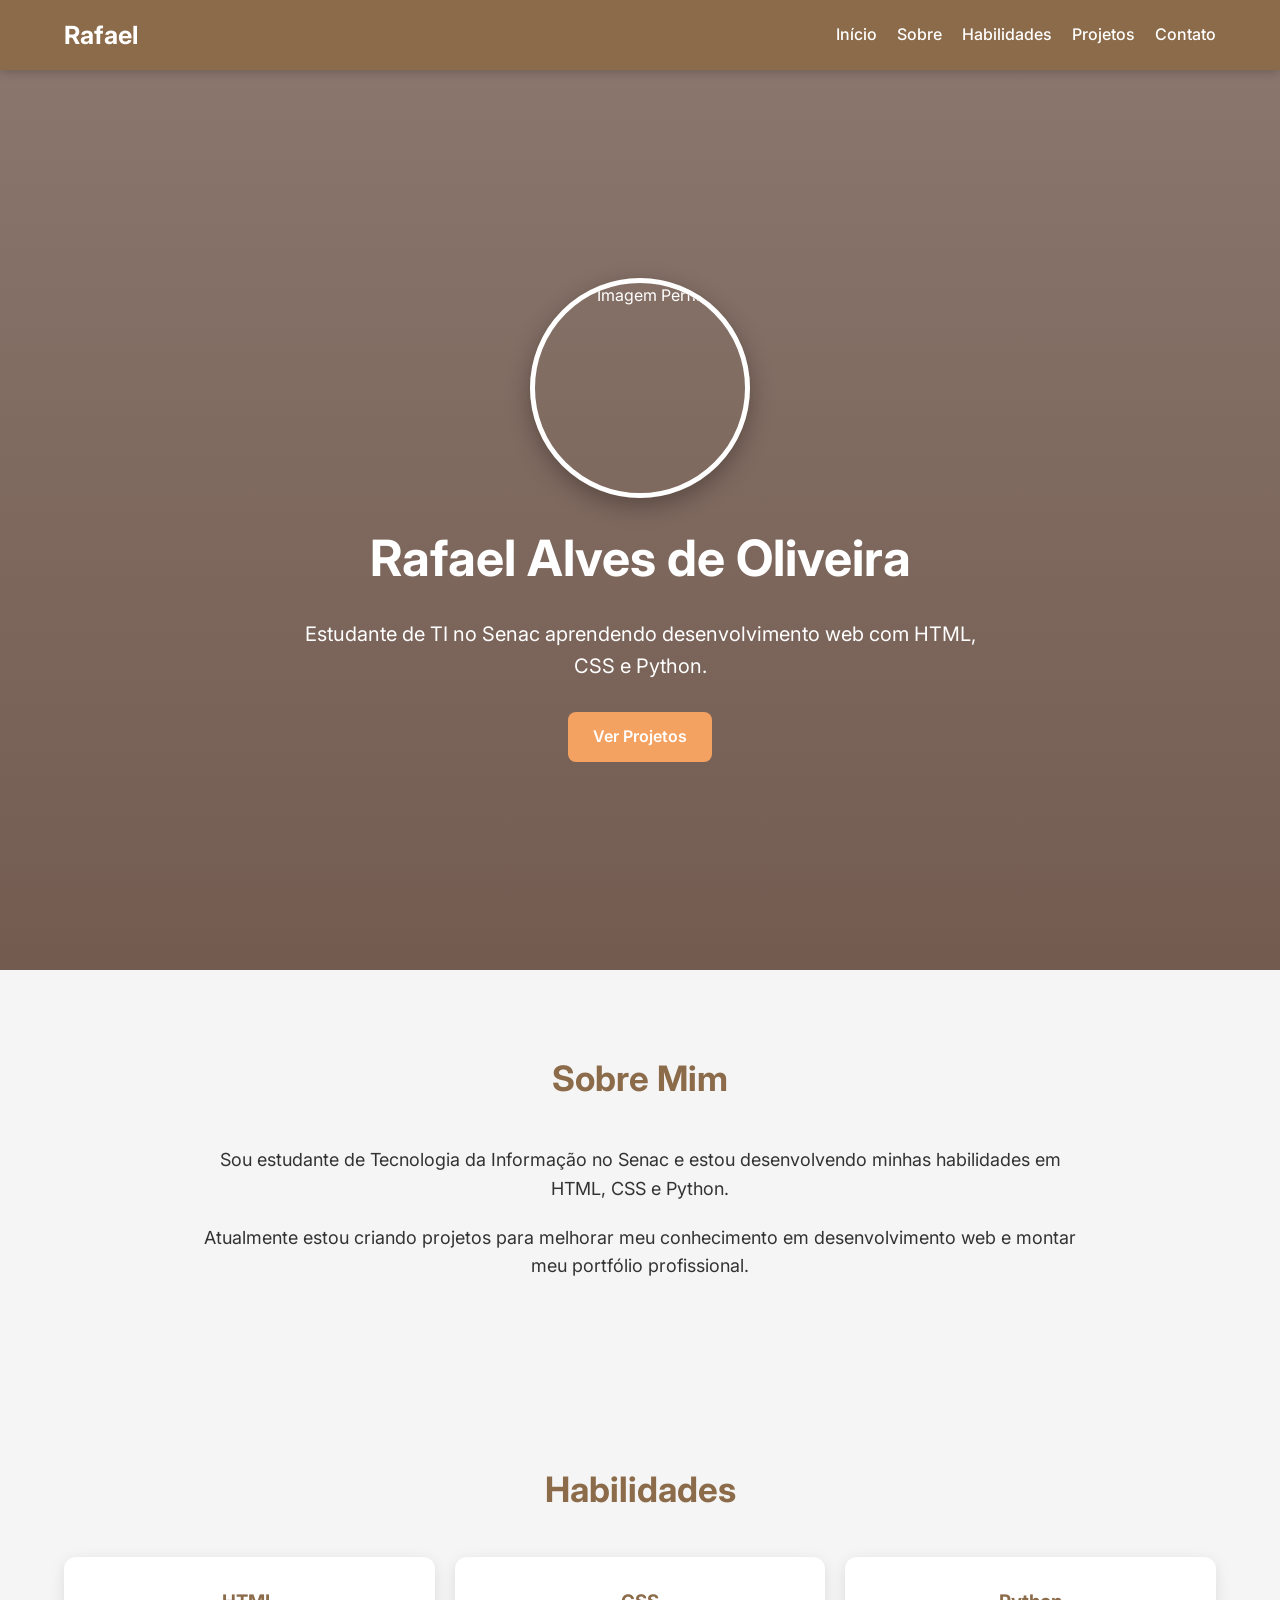
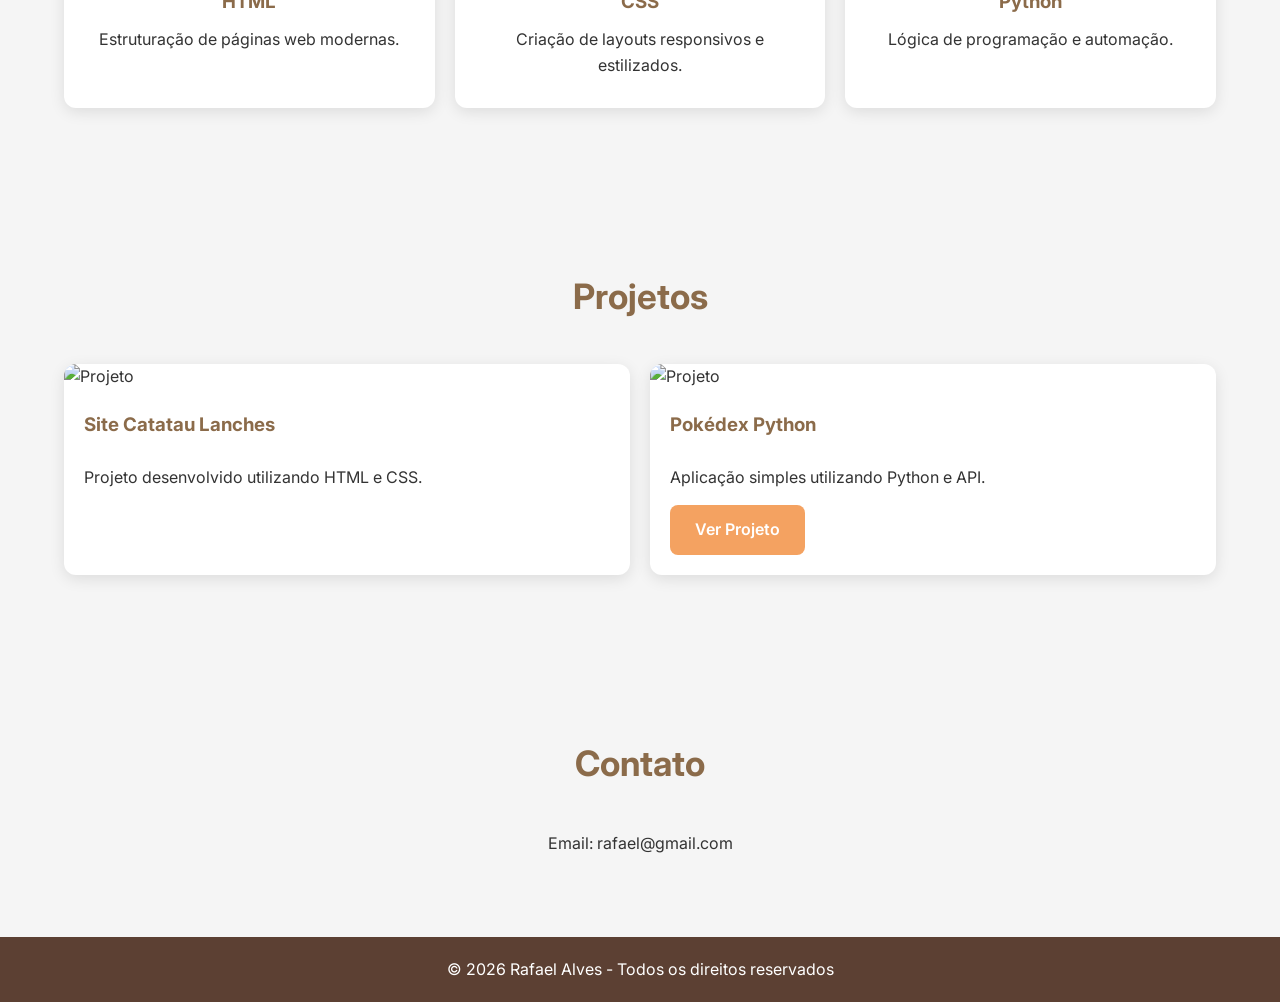
==== index.html @ f2ac6f25 "teste" ====
<!DOCTYPE html>
<html lang="pt-br">

<head>
    <meta charset="UTF-8">
    <meta name="viewport" content="width=device-width, initial-scale=1.0">

    <title>Portfólio | Rafael Alves</title>

    <meta name="description" content="Portfólio de Rafael Alves de Oliveira">

    <link rel="stylesheet" href="css/style.css">

    <link href="https://fonts.googleapis.com/css2?family=Inter:wght@300;400;500;700&display=swap"
        rel="stylesheet">
</head>

<body>

    <!-- HEADER -->
    <header>

        <a href="#" class="logo">Rafael</a>

        <nav>
            <ul>
                <li><a href="#hero">Início</a></li>
                <li><a href="#sobre">Sobre</a></li>
                <li><a href="#habilidades">Habilidades</a></li>
                <li><a href="#projetos">Projetos</a></li>
                <li><a href="#contato">Contato</a></li>
            </ul>
        </nav>

    </header>

    <main>

        <!-- HERO -->
        <section id="hero" class="hero">

            <img src="https://images.unsplash.com/photo-1555680202-c86f0e12f086?w=500&h=400&fit=crop"
                alt="Imagem Perfil">

            <h1>Rafael Alves de Oliveira</h1>

            <p>
                Estudante de TI no Senac aprendendo desenvolvimento web
                com HTML, CSS e Python.
            </p>

            <a href="#projetos" class="btn">
                Ver Projetos
            </a>

        </section>

        <!-- SOBRE -->
        <section id="sobre" class="section">

            <h2>Sobre Mim</h2>

            <div class="content">

                <div class="texto">

                    <p>
                        Sou estudante de Tecnologia da Informação no Senac
                        e estou desenvolvendo minhas habilidades em
                        HTML, CSS e Python.
                    </p>

                    <p>
                        Atualmente estou criando projetos para melhorar
                        meu conhecimento em desenvolvimento web e montar
                        meu portfólio profissional.
                    </p>

                </div>

            </div>

        </section>

        <!-- HABILIDADES -->
        <section id="habilidades" class="section">

            <h2>Habilidades</h2>

            <div class="skills">

                <div class="skill-card">
                    <h3>HTML</h3>

                    <p>
                        Estruturação de páginas web modernas.
                    </p>
                </div>

                <div class="skill-card">
                    <h3>CSS</h3>

                    <p>
                        Criação de layouts responsivos e estilizados.
                    </p>
                </div>

                <div class="skill-card">
                    <h3>Python</h3>

                    <p>
                        Lógica de programação e automação.
                    </p>
                </div>

            </div>

        </section>

        <!-- PROJETOS -->
        <section id="projetos" class="section">

            <h2>Projetos</h2>

            <div class="grid">

                <div class="projeto-card">

                    <img src="https://images.unsplash.com/photo-1498050108023-c5249f4df085?w=500&h=300&fit=crop"
                        alt="Projeto">

                    <div class="card-content">

                        <h3>Site Catatau Lanches</h3>

                        <p>
                            Projeto desenvolvido utilizando HTML e CSS.
                        </p>

                    </div>

                </div>

                <div class="projeto-card">

                    <img src="https://cdn.dribbble.com/userupload/21260438/file/original-19291370cd31f456b106f8b811022df9.png?resize=752x&vertical=center"
                        alt="Projeto">

                    <div class="card-content">

                        <h3>Pokédex Python</h3>
                        
                        <p>
                            Aplicação simples utilizando Python e API.
                        </p>
                        <a href="pokedex.html" class="btn">
    Ver Projeto 
</a>
                    </div>

                </div>

            </div>

        </section>

        <!-- CONTATO -->
        <section id="contato" class="section contato">

            <h2>Contato</h2>

            <p>Email: rafael@gmail.com</p>

        </section>

    </main>

    <!-- FOOTER -->
    <footer>

        <p>
            © 2026 Rafael Alves - Todos os direitos reservados
        </p>

    </footer>

</body>

</html>
---- css/style.css ----
/* RESET */

* {
    margin: 0;
    padding: 0;
    box-sizing: border-box;
}

/* HTML */

html {
    font-size: 62.5%;
    scroll-behavior: smooth;
}

/* VARIÁVEIS */

:root {

    --marrom: #8B6B4A;
    --marrom-escuro: #5C4033;

    --laranja: #F4A261;

    --branco: #ffffff;

    --cinza: #f5f5f5;

    --fonte: 'Inter', sans-serif;
}

/* BODY */

body {

    font-family: var(--fonte);

    font-size: 1.6rem;

    background: var(--cinza);

    color: #333;

    line-height: 1.6;
}

/* HEADER */

header {

    position: sticky;

    top: 0;

    z-index: 1000;

    display: flex;

    justify-content: space-between;

    align-items: center;

    padding: 1.5rem 5%;

    background: var(--marrom);

    box-shadow: 0 2px 10px rgba(0,0,0,0.2);
}

/* LOGO */

.logo {

    color: var(--branco);

    text-decoration: none;

    font-size: 2.5rem;

    font-weight: 700;
}

/* NAV */

nav ul {

    display: flex;

    gap: 2rem;

    list-style: none;
}

nav a {

    color: var(--branco);

    text-decoration: none;

    font-weight: 500;

    transition: 0.3s;
}

nav a:hover {

    color: var(--laranja);
}

/* HERO */

.hero {

    min-height: 100vh;

    display: flex;

    flex-direction: column;

    justify-content: center;

    align-items: center;

    text-align: center;

    padding: 2rem;

    background:
        linear-gradient(rgba(92, 64, 51, 0.7),
        rgba(92, 64, 51, 0.85)),

        url('https://images.unsplash.com/photo-1555680202-c86f0e12f086?w=1200');

    background-size: cover;

    background-position: center;

    color: white;
}

/* IMAGEM HERO */

.hero img {

    width: 220px;

    height: 220px;

    object-fit: cover;

    border-radius: 50%;

    border: 5px solid white;

    margin-bottom: 2rem;

    box-shadow: 0 8px 25px rgba(0,0,0,0.3);
}

/* HERO TEXTOS */

.hero h1 {

    font-size: 5rem;

    margin-bottom: 2rem;
}

.hero p {

    max-width: 700px;

    margin-bottom: 3rem;

    font-size: 2rem;
}

/* BOTÃO */

.btn {

    background: var(--laranja);

    color: white;

    padding: 1.2rem 2.5rem;

    border-radius: 8px;

    text-decoration: none;

    font-weight: 600;

    transition: 0.3s;
}

.btn:hover {

    transform: translateY(-4px);

    opacity: 0.9;
}

/* SECTIONS */

.section {

    padding: 8rem 5%;
}

.section h2 {

    font-size: 3.5rem;

    margin-bottom: 4rem;

    color: var(--marrom);

    text-align: center;
}

/* SOBRE */

.content {

    max-width: 900px;

    margin: auto;

    text-align: center;
}

.texto p {

    margin-bottom: 2rem;

    font-size: 1.8rem;
}

/* HABILIDADES */

.skills {

    display: flex;

    flex-wrap: wrap;

    gap: 2rem;
}

/* CARD */

.skill-card {

    flex: 1 1 250px;

    background: white;

    padding: 3rem;

    border-radius: 12px;

    text-align: center;

    box-shadow: 0 4px 15px rgba(0,0,0,0.1);

    transition: 0.3s;
}

.skill-card:hover {

    transform: translateY(-5px);
}

.skill-card h3 {

    margin-bottom: 1rem;

    color: var(--marrom);
}

/* PROJETOS */

.grid {

    display: flex;

    flex-wrap: wrap;

    gap: 2rem;
}

.projeto-card {

   flex: 1 1 300px;

    background: white;

    border-radius: 12px;

    overflow: hidden;

    box-shadow: 0 4px 15px rgba(0,0,0,0.1);

    transition: 0.3s;

    display: flex;

    flex-direction: column;
}

.projeto-card:hover {

    transform: translateY(-5px);
}

.projeto-card img {

    width: 100%;

    display: block;
}

.card-content {

    padding: 2rem;

    display: flex;

    flex-direction: column;

    gap: 1.5rem;

    flex: 1;
}

.card-content h3 {

    margin-bottom: 1rem;

    color: var(--marrom);
}

.card-content .btn {

    width: fit-content;

    margin-top: auto;
}

/* CONTATO */

.contato {

    text-align: center;
}

/* FOOTER */

footer {

    background: var(--marrom-escuro);

    color: white;

    text-align: center;

    padding: 2rem;
}

/* RESPONSIVO */

@media (max-width: 768px) {

    header {

        flex-direction: column;

        gap: 1.5rem;
    }

    nav ul {

        flex-wrap: wrap;

        justify-content: center;
    }

    .hero h1 {

        font-size: 3.5rem;
    }

    .hero p {

        font-size: 1.8rem;
    }

    .hero img {

        width: 170px;

        height: 170px;
    }

    .skills,
    .grid {

        flex-direction: column;
    }
}
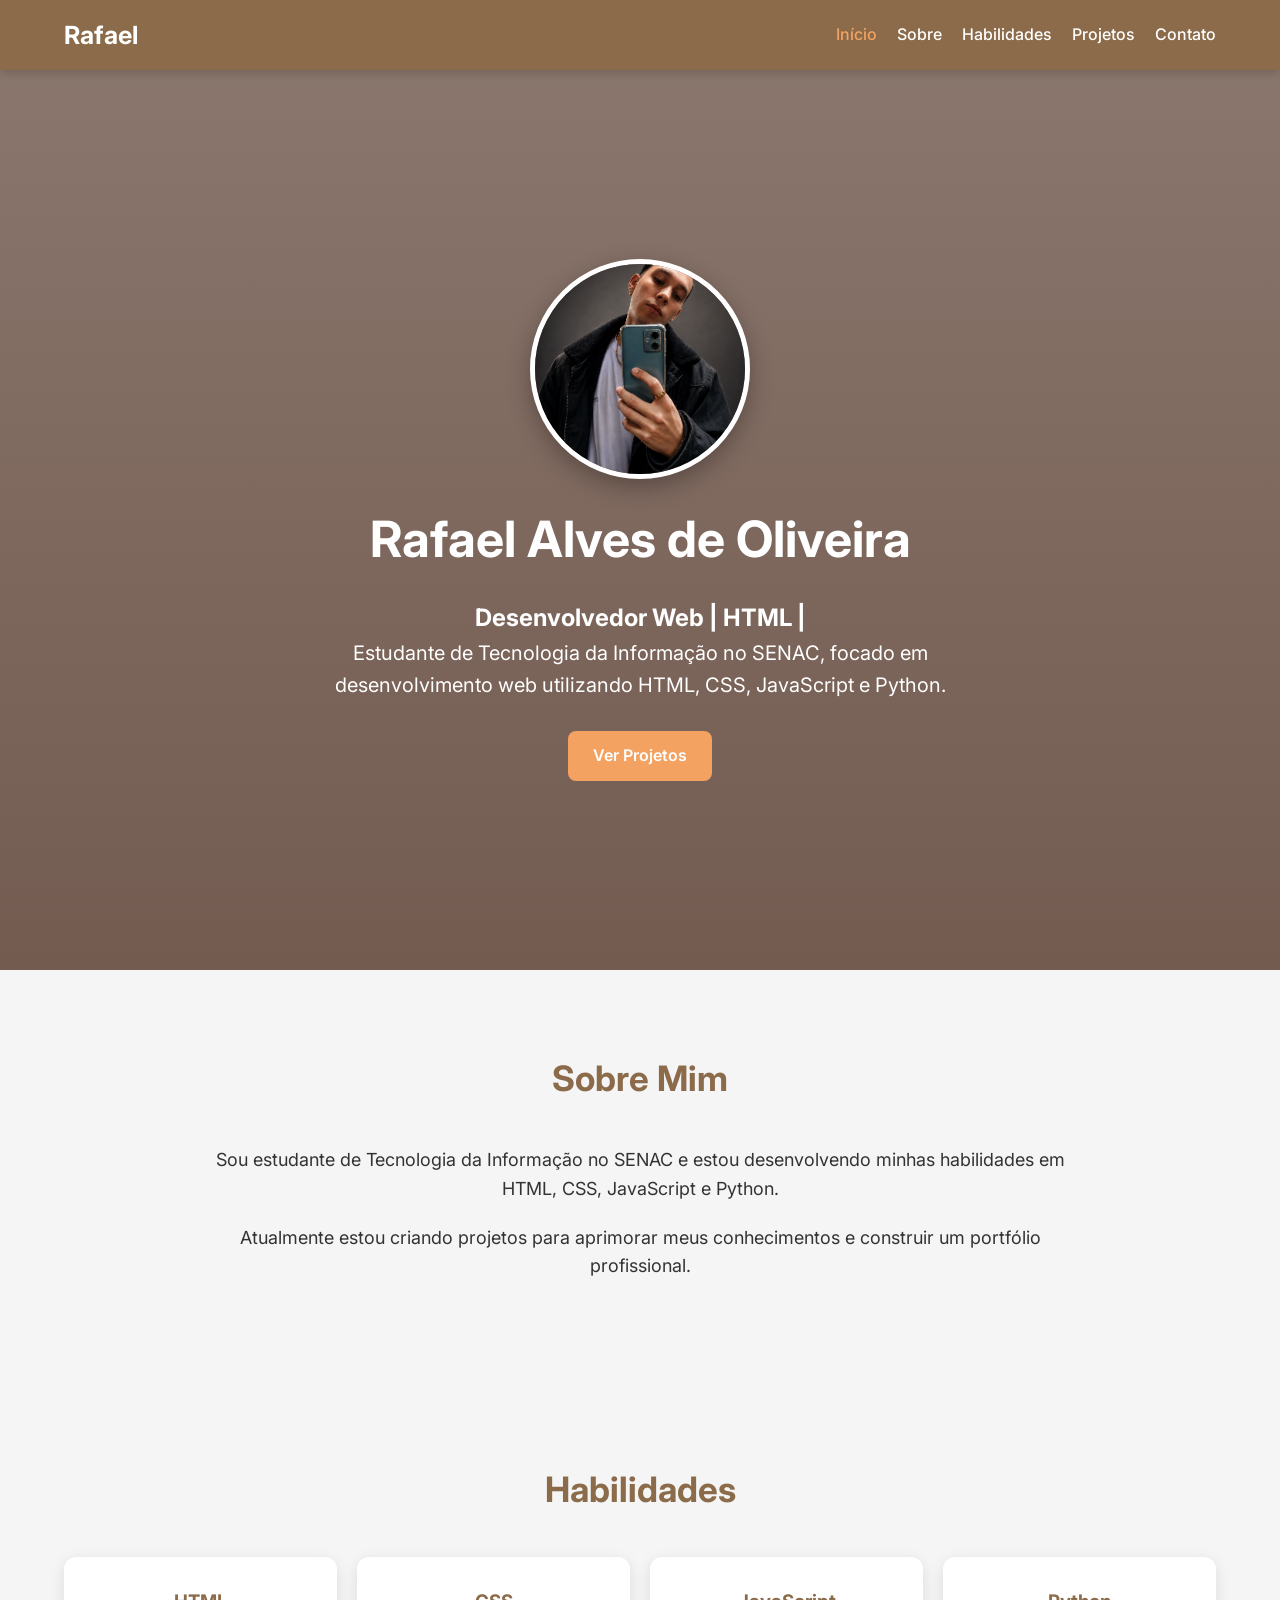
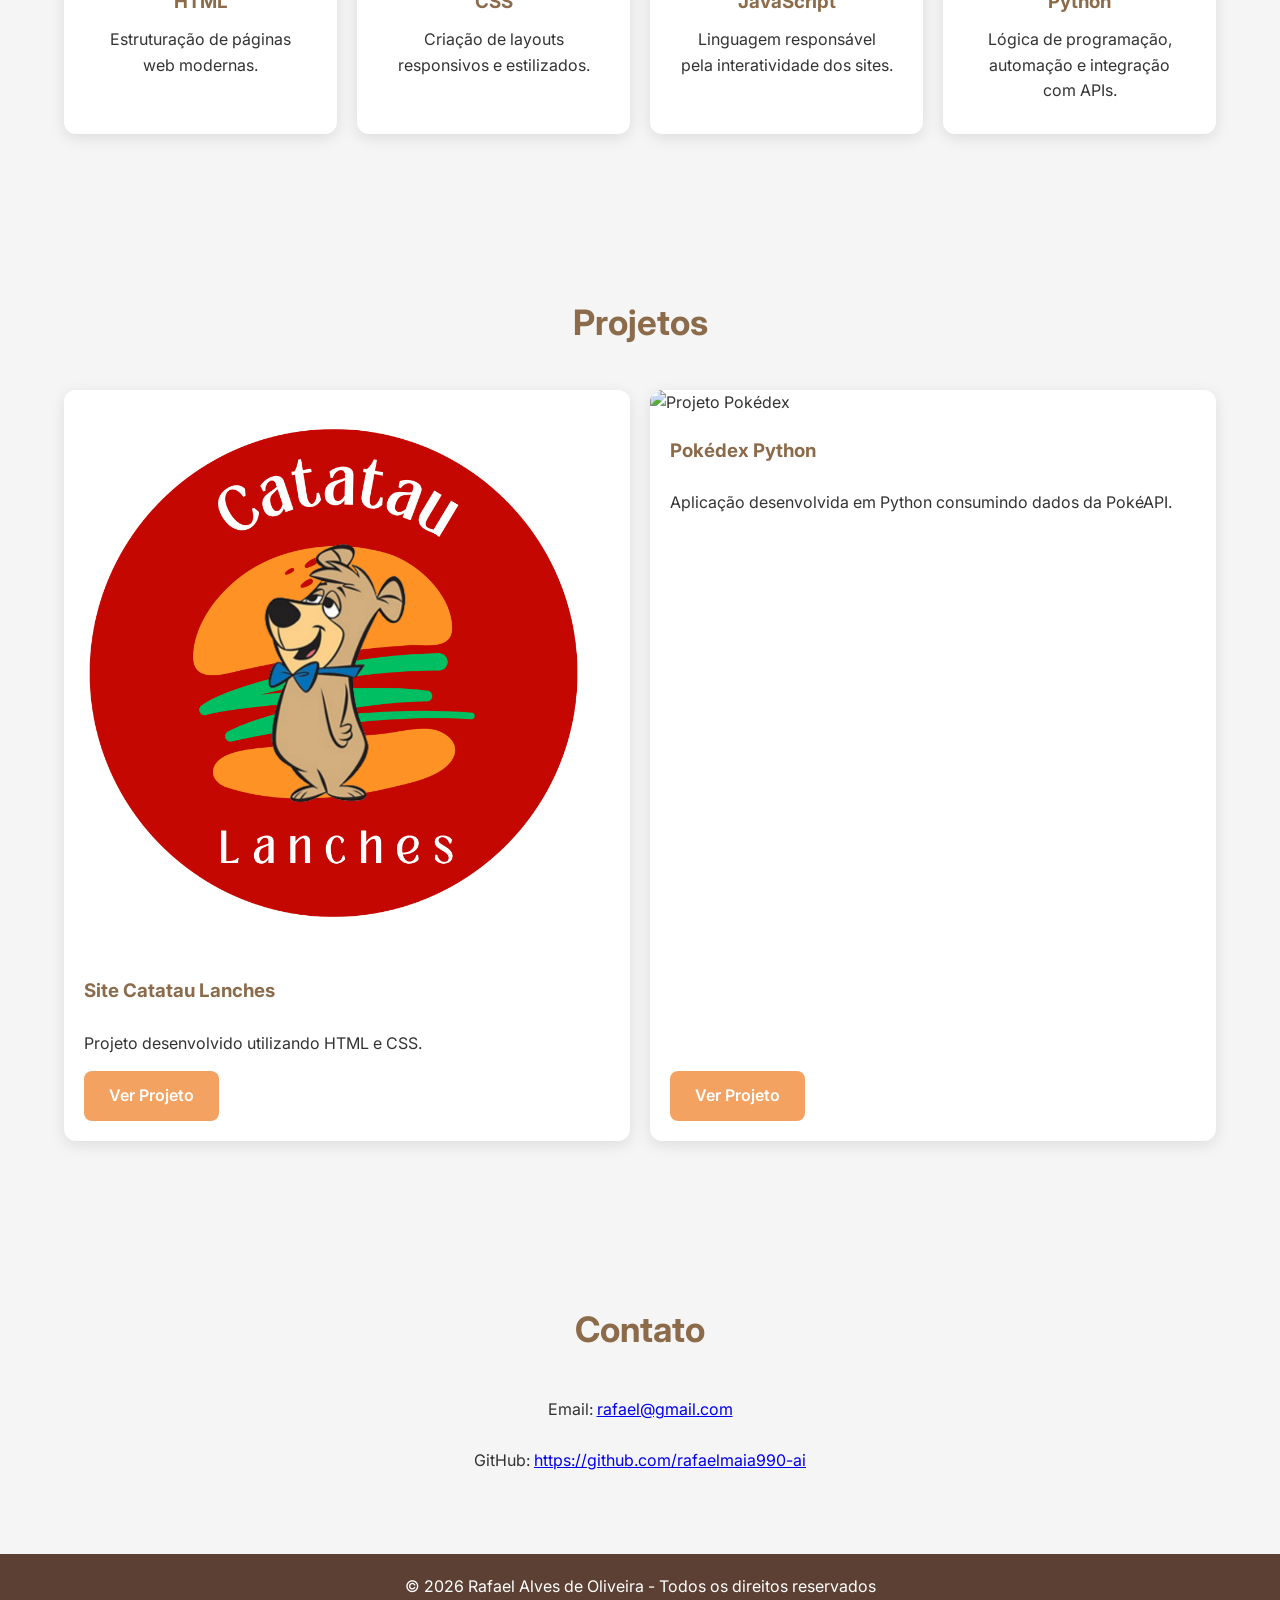
==== commit 13fd39a0: "melhorias" ====
--- a/index.html
+++ b/index.html
@@ -1,79 +1,172 @@
+<!-- ================================================= -->
+<!-- HTML5 -->
+<!-- ================================================= -->
 <!DOCTYPE html>
+
+<!-- ================================================= -->
+<!-- INÍCIO DO HTML -->
+<!-- ================================================= -->
 <html lang="pt-br">
 
 <head>
+
+    <!-- ================================================= -->
+    <!-- CONFIGURAÇÕES -->
+    <!-- ================================================= -->
     <meta charset="UTF-8">
-    <meta name="viewport" content="width=device-width, initial-scale=1.0">
+
+    <meta name="viewport"
+        content="width=device-width, initial-scale=1.0">
 
     <title>Portfólio | Rafael Alves</title>
 
-    <meta name="description" content="Portfólio de Rafael Alves de Oliveira">
-
-    <link rel="stylesheet" href="css/style.css">
-
+    <meta name="description"
+        content="Portfólio de Rafael Alves de Oliveira">
+
+    <!-- ================================================= -->
+    <!-- CSS -->
+    <!-- ================================================= -->
+    <link rel="stylesheet"
+        href="css/style.css">
+
+    <!-- ================================================= -->
+    <!-- GOOGLE FONTS -->
+    <!-- ================================================= -->
     <link href="https://fonts.googleapis.com/css2?family=Inter:wght@300;400;500;700&display=swap"
         rel="stylesheet">
+
 </head>
 
 <body>
 
+    <!-- ================================================= -->
     <!-- HEADER -->
+    <!-- ================================================= -->
     <header>
 
-        <a href="#" class="logo">Rafael</a>
-
+        <!-- LOGO -->
+        <a href="#" class="logo">
+
+            Rafael
+
+        </a>
+
+        <!-- MENU -->
         <nav>
+
             <ul>
-                <li><a href="#hero">Início</a></li>
-                <li><a href="#sobre">Sobre</a></li>
-                <li><a href="#habilidades">Habilidades</a></li>
-                <li><a href="#projetos">Projetos</a></li>
-                <li><a href="#contato">Contato</a></li>
+
+                <li>
+                    <a href="#hero">
+                        Início
+                    </a>
+                </li>
+
+                <li>
+                    <a href="#sobre">
+                        Sobre
+                    </a>
+                </li>
+
+                <li>
+                    <a href="#habilidades">
+                        Habilidades
+                    </a>
+                </li>
+
+                <li>
+                    <a href="#projetos">
+                        Projetos
+                    </a>
+                </li>
+
+                <li>
+                    <a href="#contato">
+                        Contato
+                    </a>
+                </li>
+
             </ul>
+
         </nav>
 
     </header>
 
+    <!-- ================================================= -->
+    <!-- CONTEÚDO PRINCIPAL -->
+    <!-- ================================================= -->
     <main>
 
+        <!-- ================================================= -->
         <!-- HERO -->
+        <!-- ================================================= -->
         <section id="hero" class="hero">
 
-            <img src="https://images.unsplash.com/photo-1555680202-c86f0e12f086?w=500&h=400&fit=crop"
-                alt="Imagem Perfil">
-
-            <h1>Rafael Alves de Oliveira</h1>
-
+            <!-- FOTO -->
+            <img
+                src="Rafael.png"
+                alt="Foto de Rafael Alves de Oliveira"
+                class="perfil">
+
+            <!-- NOME -->
+            <h1>
+
+                Rafael Alves de Oliveira
+
+            </h1>
+
+            <!-- TEXTO ANIMADO -->
+            <h2 id="typing"></h2>
+
+            <!-- DESCRIÇÃO -->
             <p>
-                Estudante de TI no Senac aprendendo desenvolvimento web
-                com HTML, CSS e Python.
+
+                Estudante de Tecnologia da Informação no SENAC,
+                focado em desenvolvimento web utilizando HTML,
+                CSS, JavaScript e Python.
+
             </p>
 
-            <a href="#projetos" class="btn">
+            <!-- BOTÃO -->
+            <a href="#projetos"
+                class="btn">
+
                 Ver Projetos
+
             </a>
 
         </section>
 
+        <!-- ================================================= -->
         <!-- SOBRE -->
-        <section id="sobre" class="section">
-
-            <h2>Sobre Mim</h2>
+        <!-- ================================================= -->
+        <section id="sobre"
+            class="section">
+
+            <h2>
+
+                Sobre Mim
+
+            </h2>
 
             <div class="content">
 
                 <div class="texto">
 
                     <p>
-                        Sou estudante de Tecnologia da Informação no Senac
-                        e estou desenvolvendo minhas habilidades em
-                        HTML, CSS e Python.
-                    </p>
-
-                    <p>
-                        Atualmente estou criando projetos para melhorar
-                        meu conhecimento em desenvolvimento web e montar
-                        meu portfólio profissional.
+
+                        Sou estudante de Tecnologia da Informação
+                        no SENAC e estou desenvolvendo minhas
+                        habilidades em HTML, CSS, JavaScript e Python.
+
+                    </p>
+
+                    <p>
+
+                        Atualmente estou criando projetos para
+                        aprimorar meus conhecimentos e construir
+                        um portfólio profissional.
+
                     </p>
 
                 </div>
@@ -82,80 +175,149 @@
 
         </section>
 
+        <!-- ================================================= -->
         <!-- HABILIDADES -->
-        <section id="habilidades" class="section">
-
-            <h2>Habilidades</h2>
+        <!-- ================================================= -->
+        <section id="habilidades"
+            class="section">
+
+            <h2>
+
+                Habilidades
+
+            </h2>
 
             <div class="skills">
 
-                <div class="skill-card">
+                <div class="skill-card reveal">
+
                     <h3>HTML</h3>
 
                     <p>
+
                         Estruturação de páginas web modernas.
-                    </p>
-                </div>
-
-                <div class="skill-card">
+
+                    </p>
+
+                </div>
+
+                <div class="skill-card reveal">
+
                     <h3>CSS</h3>
 
                     <p>
+
                         Criação de layouts responsivos e estilizados.
-                    </p>
-                </div>
-
-                <div class="skill-card">
+
+                    </p>
+
+                </div>
+
+                <div class="skill-card reveal">
+
+                    <h3>JavaScript</h3>
+
+                    <p>
+
+                        Linguagem responsável pela interatividade
+                        dos sites.
+
+                    </p>
+
+                </div>
+
+                <div class="skill-card reveal">
+
                     <h3>Python</h3>
 
                     <p>
-                        Lógica de programação e automação.
-                    </p>
+
+                        Lógica de programação, automação
+                        e integração com APIs.
+
+                    </p>
+
                 </div>
 
             </div>
 
         </section>
 
+        <!-- ================================================= -->
         <!-- PROJETOS -->
-        <section id="projetos" class="section">
-
-            <h2>Projetos</h2>
+        <!-- ================================================= -->
+        <section id="projetos"
+            class="section">
+
+            <h2>
+
+                Projetos
+
+            </h2>
 
             <div class="grid">
 
-                <div class="projeto-card">
-
-                    <img src="https://images.unsplash.com/photo-1498050108023-c5249f4df085?w=500&h=300&fit=crop"
-                        alt="Projeto">
+                <!-- PROJETO 1 -->
+                <div class="projeto-card reveal">
+
+                    <img
+                        src="logocatatau.png"
+                        alt="Projeto Catatau Lanches">
 
                     <div class="card-content">
 
-                        <h3>Site Catatau Lanches</h3>
+                        <h3>
+
+                            Site Catatau Lanches
+
+                        </h3>
 
                         <p>
-                            Projeto desenvolvido utilizando HTML e CSS.
+
+                            Projeto desenvolvido utilizando
+                            HTML e CSS.
+
                         </p>
+                        <a href="catatau.html"
+            class="btn">
+
+            Ver Projeto
+
+        </a>
 
                     </div>
 
                 </div>
 
-                <div class="projeto-card">
-
-                    <img src="https://cdn.dribbble.com/userupload/21260438/file/original-19291370cd31f456b106f8b811022df9.png?resize=752x&vertical=center"
-                        alt="Projeto">
+                <!-- PROJETO 2 -->
+                <div class="projeto-card reveal">
+
+                    <img
+                        src="https://cdn.dribbble.com/userupload/21260438/file/original-19291370cd31f456b106f8b811022df9.png?resize=752x&vertical=center"
+                        alt="Projeto Pokédex">
 
                     <div class="card-content">
 
-                        <h3>Pokédex Python</h3>
-                        
+                        <h3>
+
+                            Pokédex Python
+
+                        </h3>
+
                         <p>
-                            Aplicação simples utilizando Python e API.
+
+                            Aplicação desenvolvida em Python
+                            consumindo dados da PokéAPI.
+
                         </p>
-                        <a href="pokedex.html" class="btn">
-    Ver Projeto 
-</a>
+
+                        <a href="pokedex.html"
+                            class="btn">
+
+                            Ver Projeto
+
+                        </a>
+
                     </div>
 
                 </div>
@@ -164,26 +326,67 @@
 
         </section>
 
+        <!-- ================================================= -->
         <!-- CONTATO -->
-        <section id="contato" class="section contato">
-
-            <h2>Contato</h2>
-
-            <p>Email: rafael@gmail.com</p>
+        <!-- ================================================= -->
+        <section id="contato"
+            class="section contato">
+
+            <h2>
+
+                Contato
+
+            </h2>
+
+            <p>
+
+                Email:
+                <a href="mailto:rafael@gmail.com">
+
+                    rafael@gmail.com
+
+                </a>
+
+            </p>
+
+            <br>
+
+            <p>
+
+                GitHub:
+                <a href="https://github.com/rafaelmaia990-ai/projetogithub"
+                    target="_blank">
+
+                    https://github.com/rafaelmaia990-ai
+
+                </a>
+
+            </p>
 
         </section>
 
     </main>
 
+    <!-- ================================================= -->
     <!-- FOOTER -->
+    <!-- ================================================= -->
     <footer>
 
         <p>
-            © 2026 Rafael Alves - Todos os direitos reservados
+
+            © <span id="ano"></span>
+            Rafael Alves de Oliveira -
+            Todos os direitos reservados
+
         </p>
 
     </footer>
 
+    <!-- ================================================= -->
+    <!-- JAVASCRIPT -->
+    <!-- ================================================= -->
+    <script src="js/script.js"></script>
+
 </body>
 
 </html>
--- a/css/style.css
+++ b/css/style.css
@@ -1,4 +1,8 @@
+/* ================================================= */
 /* RESET */
+/* REMOVE ESPAÇAMENTOS PADRÃO DO NAVEGADOR */
+/* ================================================= */
+
 
 * {
     margin: 0;
@@ -6,14 +10,20 @@
     box-sizing: border-box;
 }
 
+/* ================================================= */
 /* HTML */
+/* ================================================= */
+
 
 html {
     font-size: 62.5%;
     scroll-behavior: smooth;
 }
 
-/* VARIÁVEIS */
+/* ================================================= */
+/* :root */
+/* CRIA VARIÁVEIS GLOBAIS */
+/* ================================================= */
 
 :root {
 
@@ -29,7 +39,81 @@
     --fonte: 'Inter', sans-serif;
 }
 
+/* ================================================= */
+/* MENU ATIVO */
+/* ================================================= */
+
+nav a.active {
+
+    color: var(--laranja);
+}
+
+/* ================================================= */
+/* ANIMAÇÃO REVEAL */
+/* ================================================= */
+
+.reveal {
+
+    opacity: 0;
+
+    transform: translateY(40px);
+
+    transition: all .8s ease;
+}
+
+.reveal.active {
+
+    opacity: 1;
+
+    transform: translateY(0);
+}
+
+/* ================================================= */
+/* BOTÃO VOLTAR AO TOPO */
+/* ================================================= */
+
+#btn-top {
+
+    position: fixed;
+
+    right: 20px;
+
+    bottom: 20px;
+
+    width: 50px;
+
+    height: 50px;
+
+    border: none;
+
+    border-radius: 50%;
+
+    background: var(--laranja);
+
+    color: white;
+
+    font-size: 2rem;
+
+    cursor: pointer;
+
+    display: none;
+
+    box-shadow: 0 4px 10px rgba(0,0,0,.2);
+
+    transition: .3s;
+
+    z-index: 999;
+}
+
+#btn-top:hover {
+
+    transform: scale(1.1);
+}
+
+/* ================================================= */
 /* BODY */
+/* CONFIGURAÇÕES GERAIS */
+/* ================================================= */
 
 body {
 
@@ -44,7 +128,10 @@
     line-height: 1.6;
 }
 
+/* ================================================= */
 /* HEADER */
+/* TOPO DO SITE */
+/* ================================================= */
 
 header {
 
@@ -67,7 +154,9 @@
     box-shadow: 0 2px 10px rgba(0,0,0,0.2);
 }
 
+/* ================================================= */
 /* LOGO */
+/* ================================================= */
 
 .logo {
 
@@ -80,7 +169,9 @@
     font-weight: 700;
 }
 
-/* NAV */
+/* ================================================= */
+/* MENU */
+/* ================================================= */
 
 nav ul {
 
@@ -90,7 +181,7 @@
 
     list-style: none;
 }
-
+/* LINKS */
 nav a {
 
     color: var(--branco);
@@ -101,13 +192,18 @@
 
     transition: 0.3s;
 }
+/* EFEITO AO PASSAR O MOUSE */
 
 nav a:hover {
 
     color: var(--laranja);
 }
 
+/* ================================================= */
 /* HERO */
+/* PRIMEIRA TELA */
+/* ================================================= */
+
 
 .hero {
 
@@ -138,7 +234,9 @@
     color: white;
 }
 
+/* ================================================= */
 /* IMAGEM HERO */
+/* ================================================= */
 
 .hero img {
 
@@ -157,7 +255,9 @@
     box-shadow: 0 8px 25px rgba(0,0,0,0.3);
 }
 
-/* HERO TEXTOS */
+/* ================================================= */
+/* TÍTULO */
+/* ================================================= */
 
 .hero h1 {
 
@@ -165,7 +265,7 @@
 
     margin-bottom: 2rem;
 }
-
+/* TEXTO */
 .hero p {
 
     max-width: 700px;
@@ -175,7 +275,9 @@
     font-size: 2rem;
 }
 
+/* ================================================= */
 /* BOTÃO */
+/* ================================================= */
 
 .btn {
 
@@ -193,7 +295,7 @@
 
     transition: 0.3s;
 }
-
+/* HOVER */
 .btn:hover {
 
     transform: translateY(-4px);
